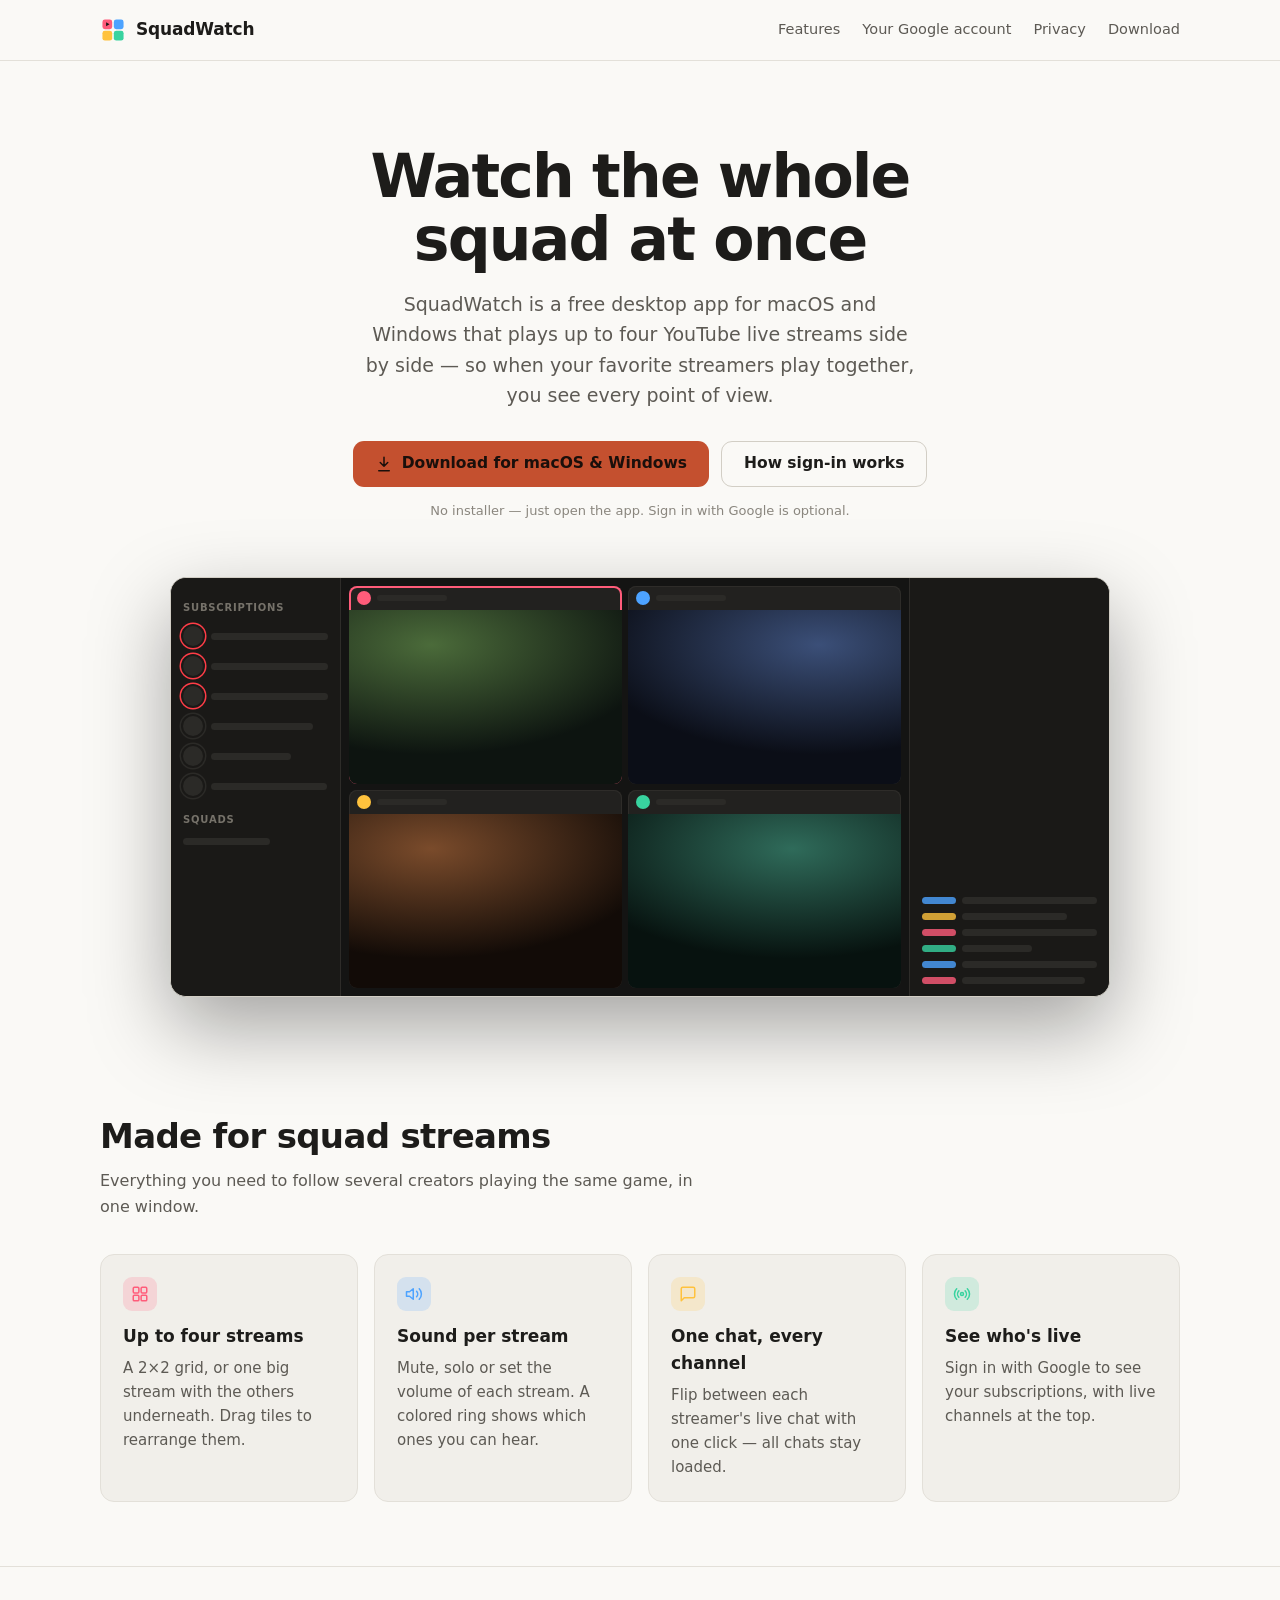
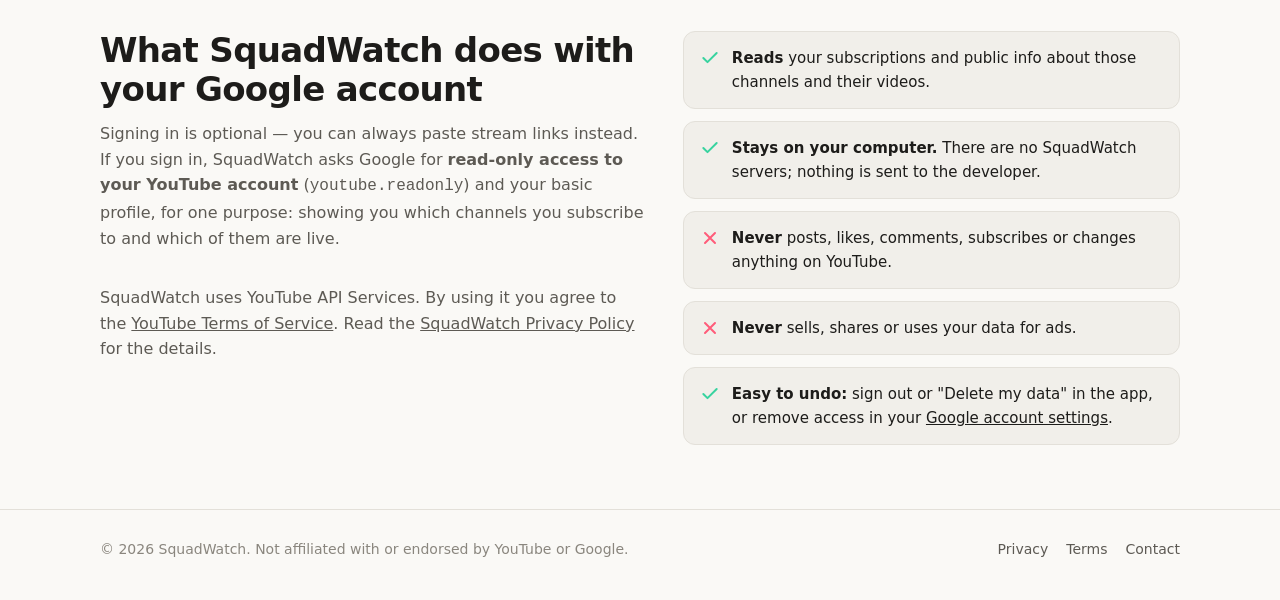
==== index.html @ 7cdd337a "SquadWatch website: homepage, privacy policy, terms Co-Authored-By: Claude Opus 5.5 <noreply@anthrop" ====
<!doctype html>
<html lang="en">
<head>
  <meta charset="utf-8">
  <meta name="viewport" content="width=device-width, initial-scale=1">
  <title>SquadWatch — watch up to 4 YouTube live streams at once</title>
  <meta name="description" content="SquadWatch is a free desktop app for macOS and Windows that plays up to four YouTube live streams side by side, with per-stream sound and a chat you can switch between channels.">
  <link rel="icon" href="data:image/svg+xml,%3Csvg xmlns='http://www.w3.org/2000/svg' viewBox='0 0 32 32'%3E%3Crect x='3' y='3' width='12' height='12' rx='3' fill='%23ff5c7a'/%3E%3Crect x='17' y='3' width='12' height='12' rx='3' fill='%234da3ff'/%3E%3Crect x='3' y='17' width='12' height='12' rx='3' fill='%23ffc23d'/%3E%3Crect x='17' y='17' width='12' height='12' rx='3' fill='%2338d39f'/%3E%3C/svg%3E">
  <link rel="stylesheet" href="style.css">
</head>
<body>
  <header class="site-head">
    <div class="wrap">
      <a class="brand" href="./">
        <svg viewBox="0 0 32 32" aria-hidden="true"><rect x="3" y="3" width="12" height="12" rx="3" fill="#ff5c7a"/><rect x="17" y="3" width="12" height="12" rx="3" fill="#4da3ff"/><rect x="3" y="17" width="12" height="12" rx="3" fill="#ffc23d"/><rect x="17" y="17" width="12" height="12" rx="3" fill="#38d39f"/><path d="M7.5 6.5v5l4.2-2.5z" fill="#181715"/></svg>
        SquadWatch
      </a>
      <nav class="nav">
        <a class="hide-sm" href="#features">Features</a>
        <a href="#google">Your Google account</a>
        <a href="privacy.html">Privacy</a>
        <a href="#" data-gh="releases">Download</a>
      </nav>
    </div>
  </header>

  <main>
    <div class="hero">
      <div class="wrap">
        <h1>Watch the whole squad at once</h1>
        <p class="lead">SquadWatch is a free desktop app for macOS and Windows that plays up to four YouTube live streams side by side — so when your favorite streamers play together, you see every point of view.</p>
        <div class="ctas">
          <a class="btn btn-primary" href="#" data-gh="releases">
            <svg viewBox="0 0 24 24" fill="none" stroke="currentColor" stroke-width="2" stroke-linecap="round" stroke-linejoin="round" aria-hidden="true"><path d="M12 3v12M7 10l5 5 5-5M5 21h14"/></svg>
            Download for macOS &amp; Windows
          </a>
          <a class="btn btn-ghost" href="#google">How sign-in works</a>
        </div>
        <p class="fine">No installer — just open the app. Sign in with Google is optional.</p>

        <div class="preview" role="img" aria-label="Illustration of the SquadWatch window: sidebar of channels, four video tiles, and a chat panel">
          <div class="pv-side">
            <div class="pv-label">Subscriptions</div>
            <div class="pv-row"><span class="pv-dot" style="--c:#ff3d47"></span><span class="pv-line"></span></div>
            <div class="pv-row"><span class="pv-dot" style="--c:#ff3d47"></span><span class="pv-line"></span></div>
            <div class="pv-row"><span class="pv-dot" style="--c:#ff3d47"></span><span class="pv-line"></span></div>
            <div class="pv-row"><span class="pv-dot"></span><span class="pv-line" style="max-width:70%"></span></div>
            <div class="pv-row"><span class="pv-dot"></span><span class="pv-line" style="max-width:55%"></span></div>
            <div class="pv-row"><span class="pv-dot"></span><span class="pv-line" style="max-width:80%"></span></div>
            <div class="pv-label">Squads</div>
            <div class="pv-row"><span class="pv-line" style="max-width:60%"></span></div>
          </div>
          <div class="pv-grid">
            <div class="pv-tile on" style="--c:var(--slot-1)"><div class="pv-bar"><span class="pv-num"></span><span class="pv-line"></span></div><div class="pv-video" style="--g1:#4b6b3a;--g2:#0d1410"></div></div>
            <div class="pv-tile" style="--c:var(--slot-2)"><div class="pv-bar"><span class="pv-num"></span><span class="pv-line"></span></div><div class="pv-video" style="--g1:#3b4f78;--g2:#0b0e17;--x:70%"></div></div>
            <div class="pv-tile" style="--c:var(--slot-3)"><div class="pv-bar"><span class="pv-num"></span><span class="pv-line"></span></div><div class="pv-video" style="--g1:#7a4b2b;--g2:#120b07"></div></div>
            <div class="pv-tile" style="--c:var(--slot-4)"><div class="pv-bar"><span class="pv-num"></span><span class="pv-line"></span></div><div class="pv-video" style="--g1:#2f6b5a;--g2:#07120f;--x:60%"></div></div>
          </div>
          <div class="pv-chat">
            <div class="pv-msg" style="--c:var(--slot-2)"><b></b><i></i></div>
            <div class="pv-msg" style="--c:var(--slot-3)"><b></b><i style="max-width:60%"></i></div>
            <div class="pv-msg" style="--c:var(--slot-1)"><b></b><i></i></div>
            <div class="pv-msg" style="--c:var(--slot-4)"><b></b><i style="max-width:40%"></i></div>
            <div class="pv-msg" style="--c:var(--slot-2)"><b></b><i></i></div>
            <div class="pv-msg" style="--c:var(--slot-1)"><b></b><i style="max-width:70%"></i></div>
          </div>
        </div>
      </div>
    </div>

    <section id="features">
      <div class="wrap">
        <h2>Made for squad streams</h2>
        <p class="section-lead">Everything you need to follow several creators playing the same game, in one window.</p>
        <div class="features">
          <div class="feature"><span class="chip" style="--c:var(--slot-1)"><svg viewBox="0 0 24 24" fill="none" stroke="currentColor" stroke-width="2"><rect x="3" y="3" width="7.5" height="7.5" rx="1.5"/><rect x="13.5" y="3" width="7.5" height="7.5" rx="1.5"/><rect x="3" y="13.5" width="7.5" height="7.5" rx="1.5"/><rect x="13.5" y="13.5" width="7.5" height="7.5" rx="1.5"/></svg></span>
            <h3>Up to four streams</h3><p>A 2×2 grid, or one big stream with the others underneath. Drag tiles to rearrange them.</p></div>
          <div class="feature"><span class="chip" style="--c:var(--slot-2)"><svg viewBox="0 0 24 24" fill="none" stroke="currentColor" stroke-width="2" stroke-linecap="round" stroke-linejoin="round"><path d="M11 5 6 9H2v6h4l5 4V5z"/><path d="M15.5 8.5a5 5 0 0 1 0 7M19 5a10 10 0 0 1 0 14"/></svg></span>
            <h3>Sound per stream</h3><p>Mute, solo or set the volume of each stream. A colored ring shows which ones you can hear.</p></div>
          <div class="feature"><span class="chip" style="--c:var(--slot-3)"><svg viewBox="0 0 24 24" fill="none" stroke="currentColor" stroke-width="2" stroke-linecap="round" stroke-linejoin="round"><path d="M21 15a2 2 0 0 1-2 2H7l-4 4V5a2 2 0 0 1 2-2h14a2 2 0 0 1 2 2z"/></svg></span>
            <h3>One chat, every channel</h3><p>Flip between each streamer's live chat with one click — all chats stay loaded.</p></div>
          <div class="feature"><span class="chip" style="--c:var(--slot-4)"><svg viewBox="0 0 24 24" fill="none" stroke="currentColor" stroke-width="2" stroke-linecap="round" stroke-linejoin="round"><circle cx="12" cy="12" r="2"/><path d="M16.2 7.8a6 6 0 0 1 0 8.4M7.8 16.2a6 6 0 0 1 0-8.4M19.1 4.9a10 10 0 0 1 0 14.2M4.9 19.1a10 10 0 0 1 0-14.2"/></svg></span>
            <h3>See who's live</h3><p>Sign in with Google to see your subscriptions, with live channels at the top.</p></div>
        </div>
      </div>
    </section>

    <section id="google">
      <div class="wrap google">
        <div>
          <h2>What SquadWatch does with your Google account</h2>
          <p class="section-lead">Signing in is optional — you can always paste stream links instead. If you sign in, SquadWatch asks Google for <strong>read-only access to your YouTube account</strong> (<code>youtube.readonly</code>) and your basic profile, for one purpose: showing you which channels you subscribe to and which of them are live.</p>
          <p class="section-lead">SquadWatch uses YouTube API Services. By using it you agree to the <a href="https://www.youtube.com/t/terms">YouTube Terms of Service</a>. Read the <a href="privacy.html">SquadWatch Privacy Policy</a> for the details.</p>
        </div>
        <ul class="facts">
          <li><svg viewBox="0 0 24 24" fill="none" stroke="currentColor" stroke-width="2.4" stroke-linecap="round" stroke-linejoin="round"><path d="M20 6 9 17l-5-5"/></svg><span><strong>Reads</strong> your subscriptions and public info about those channels and their videos.</span></li>
          <li><svg viewBox="0 0 24 24" fill="none" stroke="currentColor" stroke-width="2.4" stroke-linecap="round" stroke-linejoin="round"><path d="M20 6 9 17l-5-5"/></svg><span><strong>Stays on your computer.</strong> There are no SquadWatch servers; nothing is sent to the developer.</span></li>
          <li class="no"><svg viewBox="0 0 24 24" fill="none" stroke="currentColor" stroke-width="2.4" stroke-linecap="round"><path d="M18 6 6 18M6 6l12 12"/></svg><span><strong>Never</strong> posts, likes, comments, subscribes or changes anything on YouTube.</span></li>
          <li class="no"><svg viewBox="0 0 24 24" fill="none" stroke="currentColor" stroke-width="2.4" stroke-linecap="round"><path d="M18 6 6 18M6 6l12 12"/></svg><span><strong>Never</strong> sells, shares or uses your data for ads.</span></li>
          <li><svg viewBox="0 0 24 24" fill="none" stroke="currentColor" stroke-width="2.4" stroke-linecap="round" stroke-linejoin="round"><path d="M20 6 9 17l-5-5"/></svg><span><strong>Easy to undo:</strong> sign out or "Delete my data" in the app, or remove access in your <a href="https://security.google.com/settings/security/permissions">Google account settings</a>.</span></li>
        </ul>
      </div>
    </section>
  </main>

  <footer class="site-foot">
    <div class="wrap">
      <span>© <span data-year>2026</span> SquadWatch. Not affiliated with or endorsed by YouTube or Google.</span>
      <nav><a href="privacy.html">Privacy</a><a href="terms.html">Terms</a><a href="#" data-gh="issues">Contact</a></nav>
    </div>
  </footer>
  <script src="site.js"></script>
</body>
</html>
---- style.css ----
:root {
  --bg: #121211;
  --panel: #1a1917;
  --elev: #22211f;
  --border: #2e2c29;
  --border-strong: #3d3a36;
  --text: #ecebe6;
  --muted: #a19d94;
  --faint: #76726a;
  --accent: #e4694f;
  --slot-1: #ff5c7a;
  --slot-2: #4da3ff;
  --slot-3: #ffc23d;
  --slot-4: #38d39f;
  color-scheme: dark;
  font-family: ui-sans-serif, -apple-system, "Segoe UI Variable Text", "Segoe UI", system-ui, "Helvetica Neue", Arial, sans-serif;
  font-size: 16px;
  line-height: 1.6;
  color: var(--text);
  background: var(--bg);
  -webkit-font-smoothing: antialiased;
}
@media (prefers-color-scheme: light) {
  :root:not([data-theme="dark"]) {
    --bg: #faf9f6; --panel: #f1efea; --elev: #ffffff; --border: #e3e0d9; --border-strong: #d2cec5;
    --text: #1d1c1a; --muted: #5d5a54; --faint: #8a867e; --accent: #c4502f;
    color-scheme: light;
  }
}
* { box-sizing: border-box; }
body { margin: 0; background: var(--bg); }
a { color: inherit; }
img, svg { display: block; }
.wrap { width: min(1080px, 100% - 32px); margin-inline: auto; }

/* header */
.site-head { position: sticky; top: 0; z-index: 10; background: color-mix(in srgb, var(--bg) 88%, transparent); backdrop-filter: blur(10px); border-bottom: 1px solid var(--border); }
.site-head .wrap { display: flex; align-items: center; justify-content: space-between; height: 60px; }
.brand { display: inline-flex; align-items: center; gap: 10px; font-weight: 700; letter-spacing: -0.01em; text-decoration: none; font-size: 17px; }
.brand svg { width: 26px; height: 26px; }
.nav { display: flex; gap: 22px; font-size: 14.5px; }
.nav a { color: var(--muted); text-decoration: none; }
.nav a:hover { color: var(--text); }

/* hero */
.hero { padding: 84px 0 56px; text-align: center; }
.hero h1 { font-size: clamp(36px, 6vw, 60px); line-height: 1.05; letter-spacing: -0.03em; margin: 0 auto 18px; max-width: 14ch; }
.hero p.lead { font-size: clamp(17px, 2vw, 19px); color: var(--muted); max-width: 46ch; margin: 0 auto 30px; }
.ctas { display: flex; gap: 12px; justify-content: center; flex-wrap: wrap; }
.btn { display: inline-flex; align-items: center; gap: 9px; height: 46px; padding: 0 22px; border-radius: 11px; font-weight: 650; text-decoration: none; font-size: 15.5px; }
.btn svg { width: 18px; height: 18px; }
.btn-primary { background: var(--accent); color: #1a0f0b; }
.btn-primary:hover { filter: brightness(1.08); }
.btn-ghost { border: 1px solid var(--border-strong); color: var(--text); }
.btn-ghost:hover { background: var(--panel); }
.fine { margin-top: 14px; font-size: 13px; color: var(--faint); }

/* drawn app preview (no screenshots of anyone's streams) */
.preview { margin: 56px auto 0; max-width: 940px; border-radius: 16px; border: 1px solid var(--border-strong); background: #141413; box-shadow: 0 30px 80px rgba(0, 0, 0, 0.35); overflow: hidden; display: grid; grid-template-columns: 170px 1fr 200px; height: 420px; text-align: left; }
.pv-side { background: #1a1917; border-right: 1px solid #2e2c29; padding: 16px 12px; display: flex; flex-direction: column; gap: 10px; }
.pv-row { display: flex; align-items: center; gap: 8px; }
.pv-dot { width: 20px; height: 20px; border-radius: 50%; flex: none; background: #2b2a27; box-shadow: 0 0 0 2px #1a1917, 0 0 0 3.5px var(--c, #2b2a27); }
.pv-line { height: 7px; border-radius: 4px; background: #2b2a27; flex: 1; }
.pv-label { font-size: 10px; letter-spacing: 0.08em; color: #76726a; text-transform: uppercase; font-weight: 700; margin-top: 6px; }
.pv-grid { display: grid; grid-template-columns: 1fr 1fr; grid-template-rows: 1fr 1fr; gap: 6px; padding: 8px; }
.pv-tile { border-radius: 8px; overflow: hidden; display: flex; flex-direction: column; background: #22211f; box-shadow: inset 0 0 0 1px #2e2c29; }
.pv-tile.on { box-shadow: inset 0 0 0 2px var(--c); }
.pv-bar { height: 24px; display: flex; align-items: center; gap: 6px; padding: 0 8px; }
.pv-num { width: 14px; height: 14px; border-radius: 50%; background: var(--c); }
.pv-bar .pv-line { max-width: 70px; height: 6px; }
.pv-video { flex: 1; background: radial-gradient(120% 90% at var(--x, 30%) 20%, var(--g1), var(--g2) 70%); }
.pv-chat { border-left: 1px solid #2e2c29; background: #1a1917; padding: 12px; display: flex; flex-direction: column; gap: 9px; justify-content: flex-end; }
.pv-msg { display: flex; gap: 6px; }
.pv-msg b { width: 34px; height: 7px; border-radius: 4px; background: var(--c); opacity: 0.8; }
.pv-msg i { height: 7px; border-radius: 4px; background: #2b2a27; flex: 1; }

/* sections */
section { padding: 64px 0; }
section + section { border-top: 1px solid var(--border); }
h2 { font-size: clamp(26px, 3.4vw, 34px); letter-spacing: -0.02em; line-height: 1.15; margin: 0 0 12px; }
.section-lead { color: var(--muted); max-width: 60ch; margin: 0 0 34px; }
.features { display: grid; grid-template-columns: repeat(auto-fit, minmax(240px, 1fr)); gap: 16px; }
.feature { padding: 22px; border-radius: 14px; background: var(--panel); border: 1px solid var(--border); }
.feature h3 { margin: 12px 0 6px; font-size: 17px; }
.feature p { margin: 0; color: var(--muted); font-size: 15px; }
.chip { display: inline-grid; place-items: center; width: 34px; height: 34px; border-radius: 9px; background: color-mix(in srgb, var(--c) 18%, transparent); color: var(--c); }
.chip svg { width: 18px; height: 18px; }

.google { display: grid; grid-template-columns: 1.1fr 1fr; gap: 36px; align-items: start; }
.facts { list-style: none; padding: 0; margin: 0; display: grid; gap: 12px; }
.facts li { display: flex; gap: 12px; padding: 14px 16px; border-radius: 12px; background: var(--panel); border: 1px solid var(--border); font-size: 15px; }
.facts li svg { width: 20px; height: 20px; flex: none; color: var(--slot-4); margin-top: 2px; }
.facts li.no svg { color: var(--slot-1); }

/* legal pages */
.doc { padding: 56px 0 80px; }
.doc .wrap { max-width: 760px; }
.doc h1 { font-size: clamp(32px, 5vw, 44px); letter-spacing: -0.025em; margin: 0 0 6px; }
.doc .updated { color: var(--faint); margin: 0 0 32px; font-size: 14px; }
.doc h2 { font-size: 22px; margin: 40px 0 10px; }
.doc p, .doc li { color: var(--muted); }
.doc strong { color: var(--text); }
.doc ul { padding-left: 20px; }
.doc li { margin: 6px 0; }
.doc .callout { padding: 16px 18px; border-radius: 12px; background: var(--panel); border: 1px solid var(--border); color: var(--text); }
.doc table { width: 100%; border-collapse: collapse; font-size: 15px; margin: 8px 0; }
.doc th, .doc td { text-align: left; padding: 10px 12px; border-bottom: 1px solid var(--border); vertical-align: top; }
.doc th { color: var(--text); font-weight: 650; }
.doc td { color: var(--muted); }

/* footer */
.site-foot { border-top: 1px solid var(--border); padding: 28px 0 40px; font-size: 14px; color: var(--faint); }
.site-foot .wrap { display: flex; justify-content: space-between; gap: 16px; flex-wrap: wrap; }
.site-foot nav { display: flex; gap: 18px; }
.site-foot a { color: var(--muted); text-decoration: none; }
.site-foot a:hover { color: var(--text); }

@media (max-width: 760px) {
  .nav { gap: 14px; font-size: 14px; }
  .nav .hide-sm { display: none; }
  .hero { padding: 56px 0 40px; }
  .preview { grid-template-columns: 1fr; height: 300px; }
  .pv-side, .pv-chat { display: none; }
  .google { grid-template-columns: 1fr; }
  .doc table, .doc thead, .doc tbody, .doc tr, .doc th, .doc td { display: block; }
  .doc thead { display: none; }
  .doc td:first-child { color: var(--text); font-weight: 650; border-bottom: 0; padding-bottom: 0; }
}
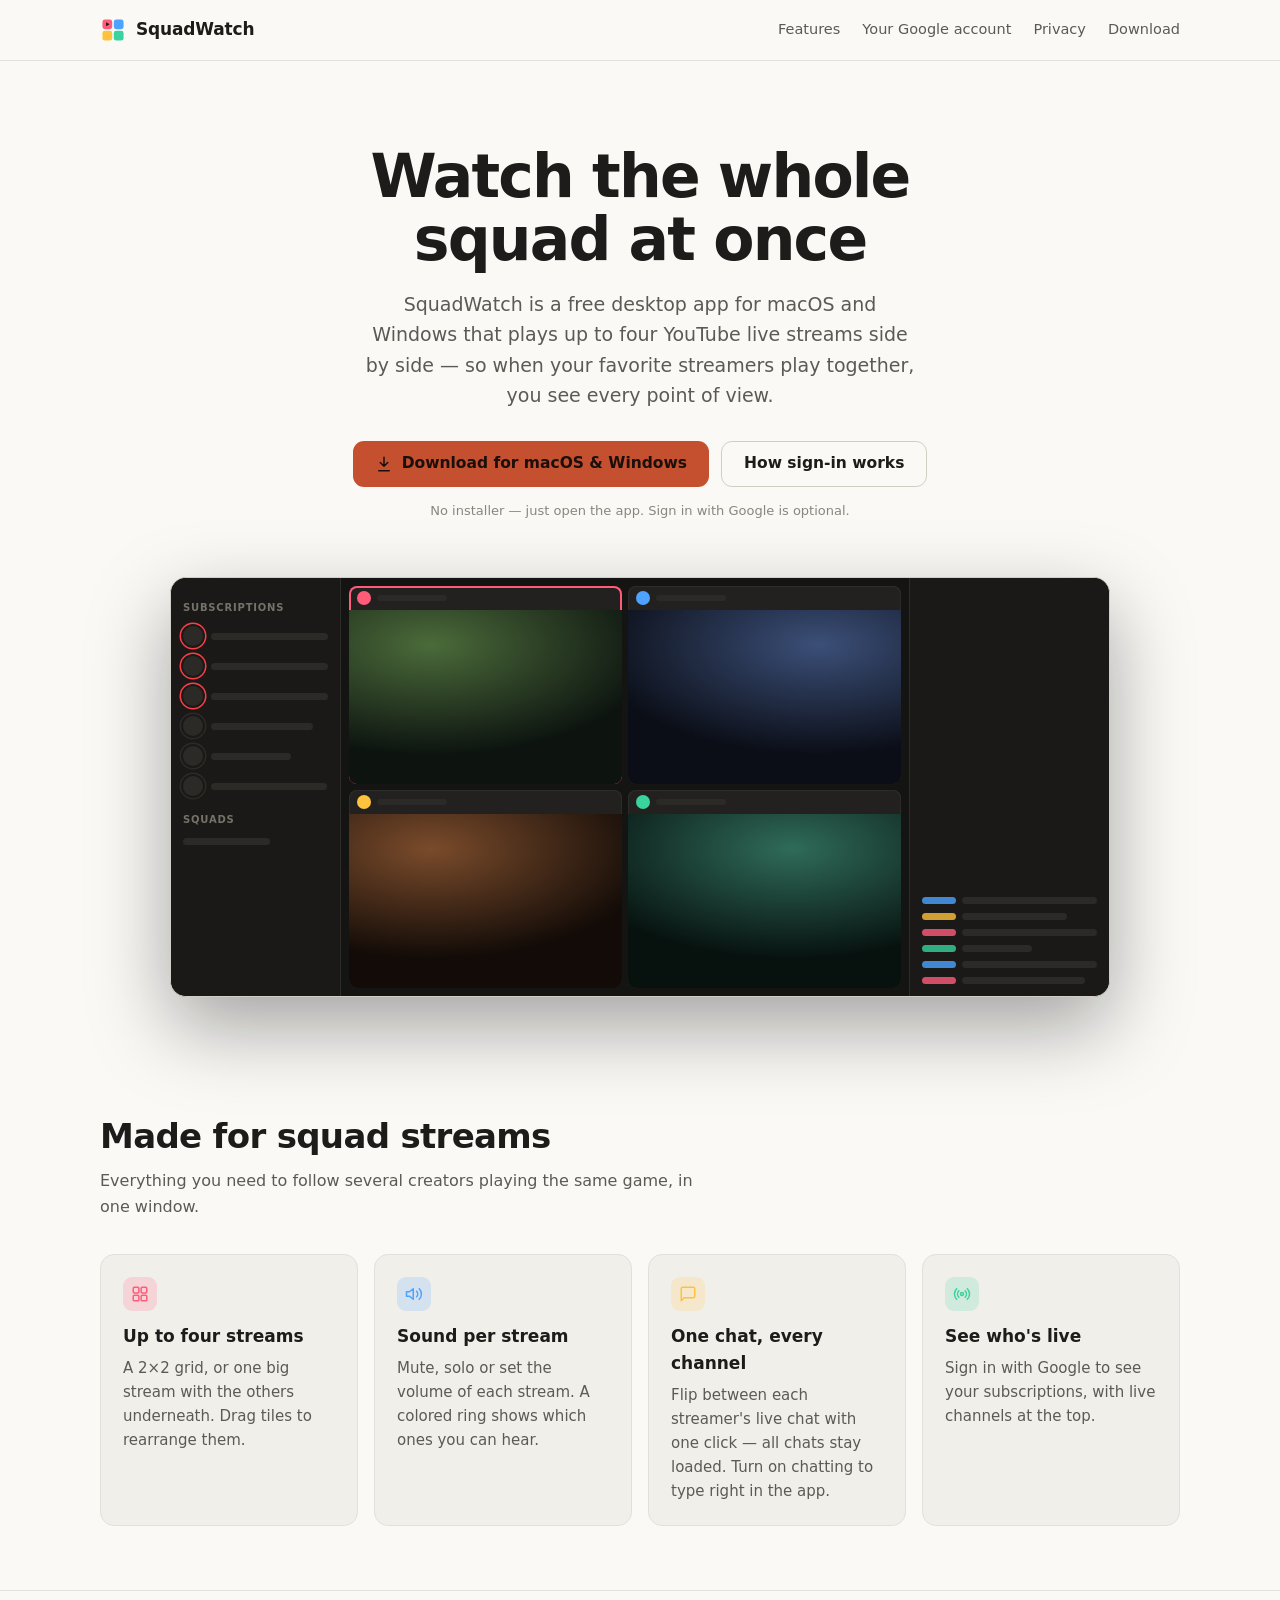
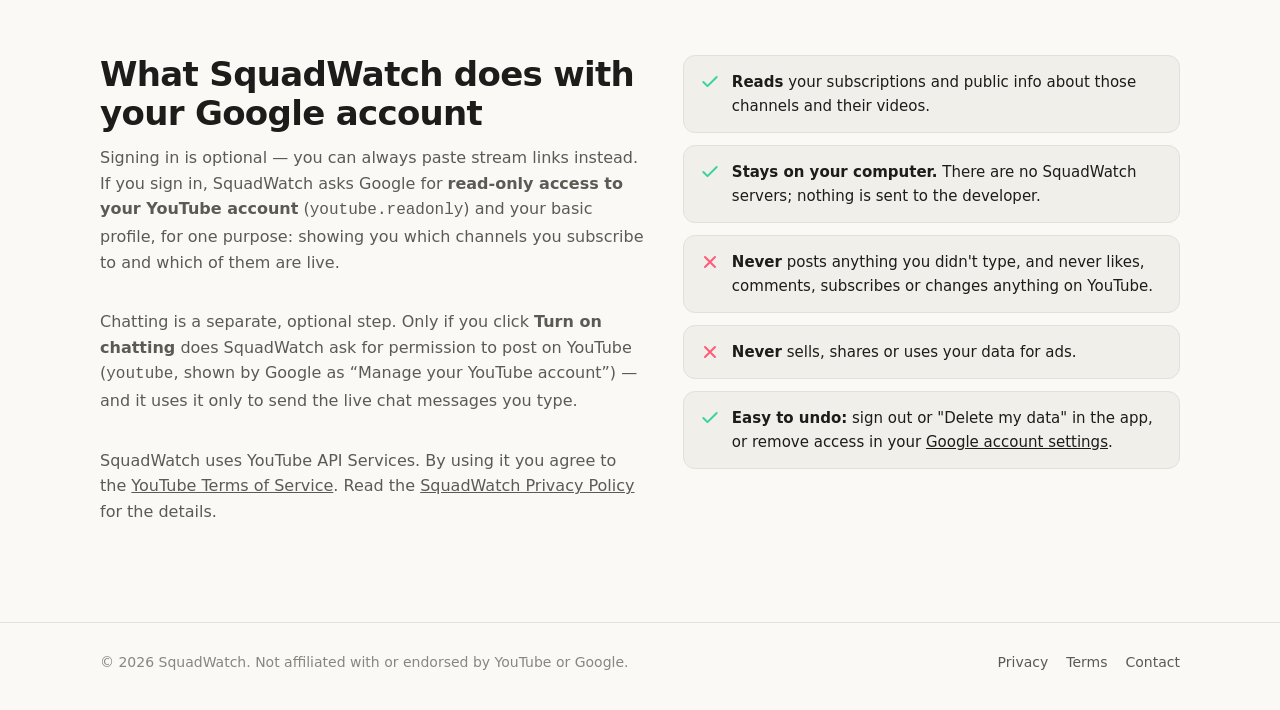
==== commit 56589030: "Privacy policy and terms: optional in-app chatting Co-Authored-By: Claude Opus 5.5 <noreply@anthropi" ====
--- a/index.html
+++ b/index.html
@@ -78,7 +78,7 @@
           <div class="feature"><span class="chip" style="--c:var(--slot-2)"><svg viewBox="0 0 24 24" fill="none" stroke="currentColor" stroke-width="2" stroke-linecap="round" stroke-linejoin="round"><path d="M11 5 6 9H2v6h4l5 4V5z"/><path d="M15.5 8.5a5 5 0 0 1 0 7M19 5a10 10 0 0 1 0 14"/></svg></span>
             <h3>Sound per stream</h3><p>Mute, solo or set the volume of each stream. A colored ring shows which ones you can hear.</p></div>
           <div class="feature"><span class="chip" style="--c:var(--slot-3)"><svg viewBox="0 0 24 24" fill="none" stroke="currentColor" stroke-width="2" stroke-linecap="round" stroke-linejoin="round"><path d="M21 15a2 2 0 0 1-2 2H7l-4 4V5a2 2 0 0 1 2-2h14a2 2 0 0 1 2 2z"/></svg></span>
-            <h3>One chat, every channel</h3><p>Flip between each streamer's live chat with one click — all chats stay loaded.</p></div>
+            <h3>One chat, every channel</h3><p>Flip between each streamer's live chat with one click — all chats stay loaded. Turn on chatting to type right in the app.</p></div>
           <div class="feature"><span class="chip" style="--c:var(--slot-4)"><svg viewBox="0 0 24 24" fill="none" stroke="currentColor" stroke-width="2" stroke-linecap="round" stroke-linejoin="round"><circle cx="12" cy="12" r="2"/><path d="M16.2 7.8a6 6 0 0 1 0 8.4M7.8 16.2a6 6 0 0 1 0-8.4M19.1 4.9a10 10 0 0 1 0 14.2M4.9 19.1a10 10 0 0 1 0-14.2"/></svg></span>
             <h3>See who's live</h3><p>Sign in with Google to see your subscriptions, with live channels at the top.</p></div>
         </div>
@@ -90,12 +90,13 @@
         <div>
           <h2>What SquadWatch does with your Google account</h2>
           <p class="section-lead">Signing in is optional — you can always paste stream links instead. If you sign in, SquadWatch asks Google for <strong>read-only access to your YouTube account</strong> (<code>youtube.readonly</code>) and your basic profile, for one purpose: showing you which channels you subscribe to and which of them are live.</p>
+          <p class="section-lead">Chatting is a separate, optional step. Only if you click <strong>Turn on chatting</strong> does SquadWatch ask for permission to post on YouTube (<code>youtube</code>, shown by Google as “Manage your YouTube account”) — and it uses it only to send the live chat messages you type.</p>
           <p class="section-lead">SquadWatch uses YouTube API Services. By using it you agree to the <a href="https://www.youtube.com/t/terms">YouTube Terms of Service</a>. Read the <a href="privacy.html">SquadWatch Privacy Policy</a> for the details.</p>
         </div>
         <ul class="facts">
           <li><svg viewBox="0 0 24 24" fill="none" stroke="currentColor" stroke-width="2.4" stroke-linecap="round" stroke-linejoin="round"><path d="M20 6 9 17l-5-5"/></svg><span><strong>Reads</strong> your subscriptions and public info about those channels and their videos.</span></li>
           <li><svg viewBox="0 0 24 24" fill="none" stroke="currentColor" stroke-width="2.4" stroke-linecap="round" stroke-linejoin="round"><path d="M20 6 9 17l-5-5"/></svg><span><strong>Stays on your computer.</strong> There are no SquadWatch servers; nothing is sent to the developer.</span></li>
-          <li class="no"><svg viewBox="0 0 24 24" fill="none" stroke="currentColor" stroke-width="2.4" stroke-linecap="round"><path d="M18 6 6 18M6 6l12 12"/></svg><span><strong>Never</strong> posts, likes, comments, subscribes or changes anything on YouTube.</span></li>
+          <li class="no"><svg viewBox="0 0 24 24" fill="none" stroke="currentColor" stroke-width="2.4" stroke-linecap="round"><path d="M18 6 6 18M6 6l12 12"/></svg><span><strong>Never</strong> posts anything you didn't type, and never likes, comments, subscribes or changes anything on YouTube.</span></li>
           <li class="no"><svg viewBox="0 0 24 24" fill="none" stroke="currentColor" stroke-width="2.4" stroke-linecap="round"><path d="M18 6 6 18M6 6l12 12"/></svg><span><strong>Never</strong> sells, shares or uses your data for ads.</span></li>
           <li><svg viewBox="0 0 24 24" fill="none" stroke="currentColor" stroke-width="2.4" stroke-linecap="round" stroke-linejoin="round"><path d="M20 6 9 17l-5-5"/></svg><span><strong>Easy to undo:</strong> sign out or "Delete my data" in the app, or remove access in your <a href="https://security.google.com/settings/security/permissions">Google account settings</a>.</span></li>
         </ul>
